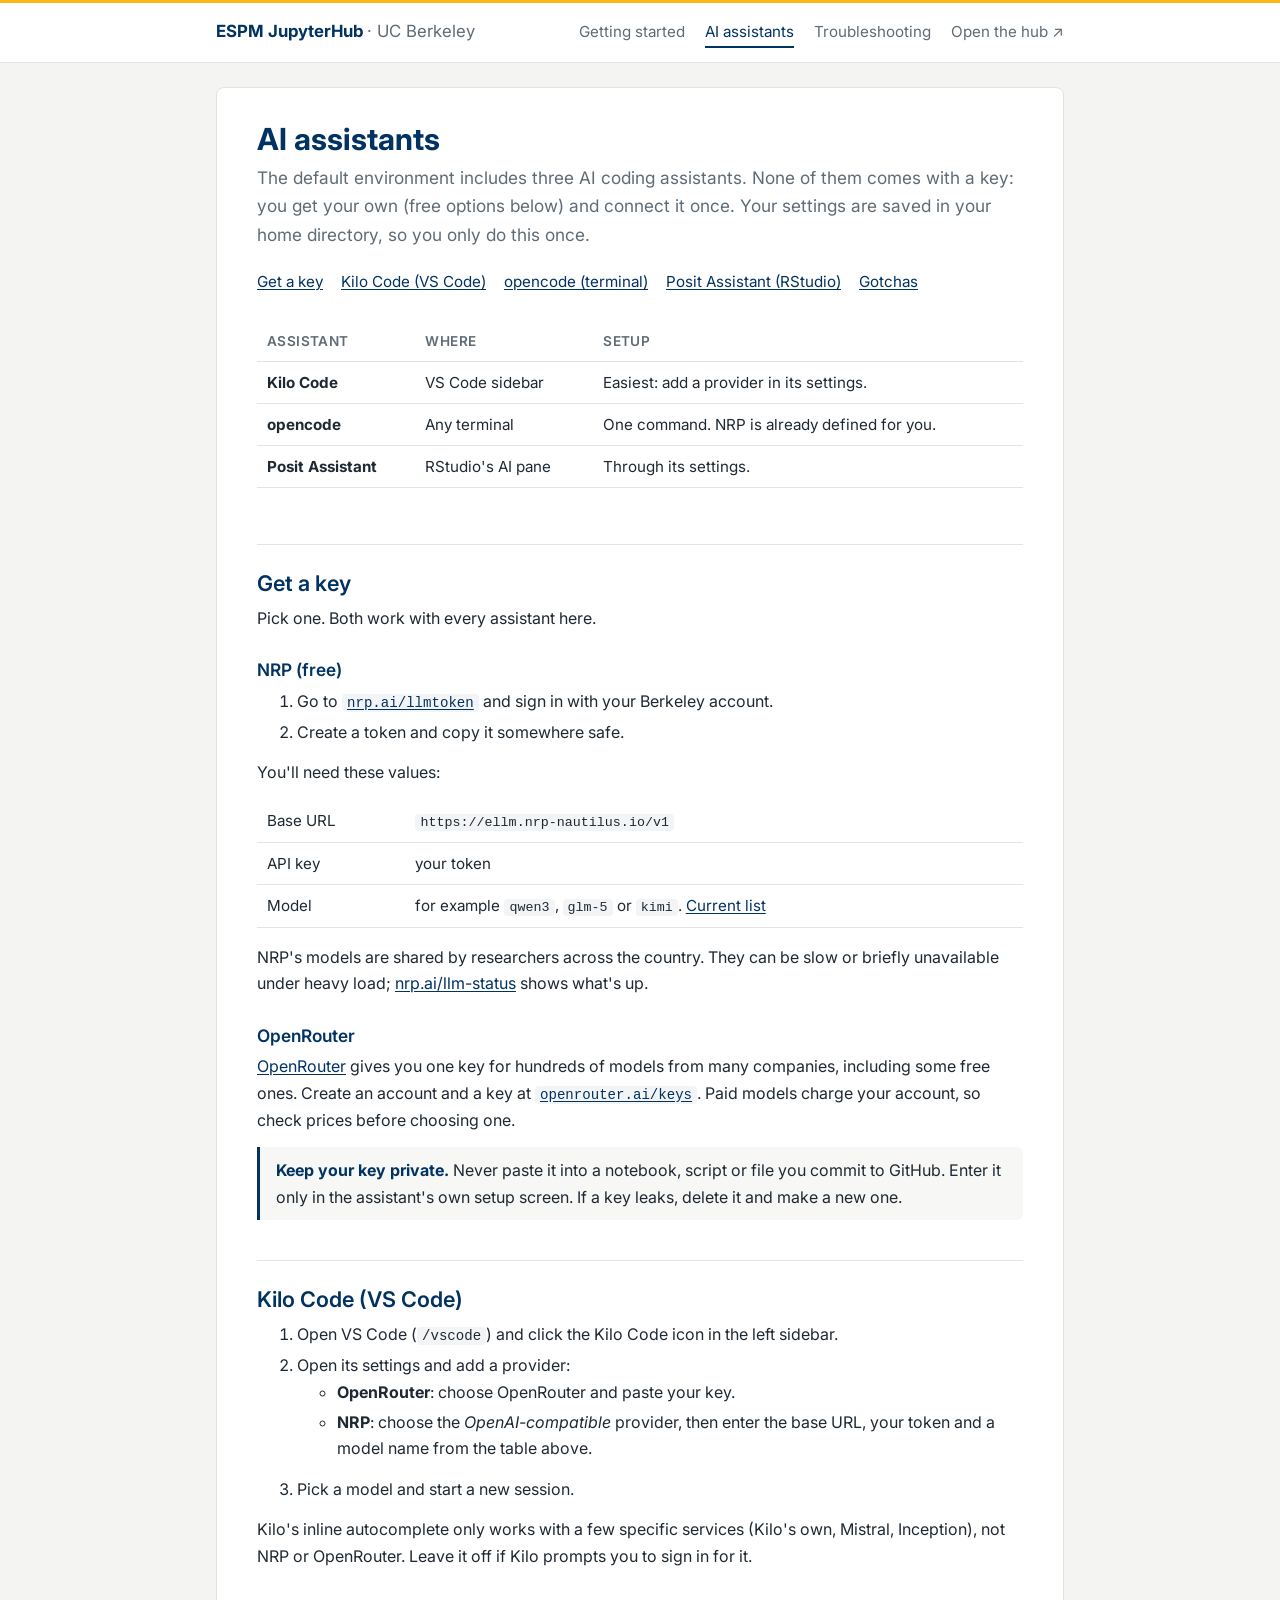
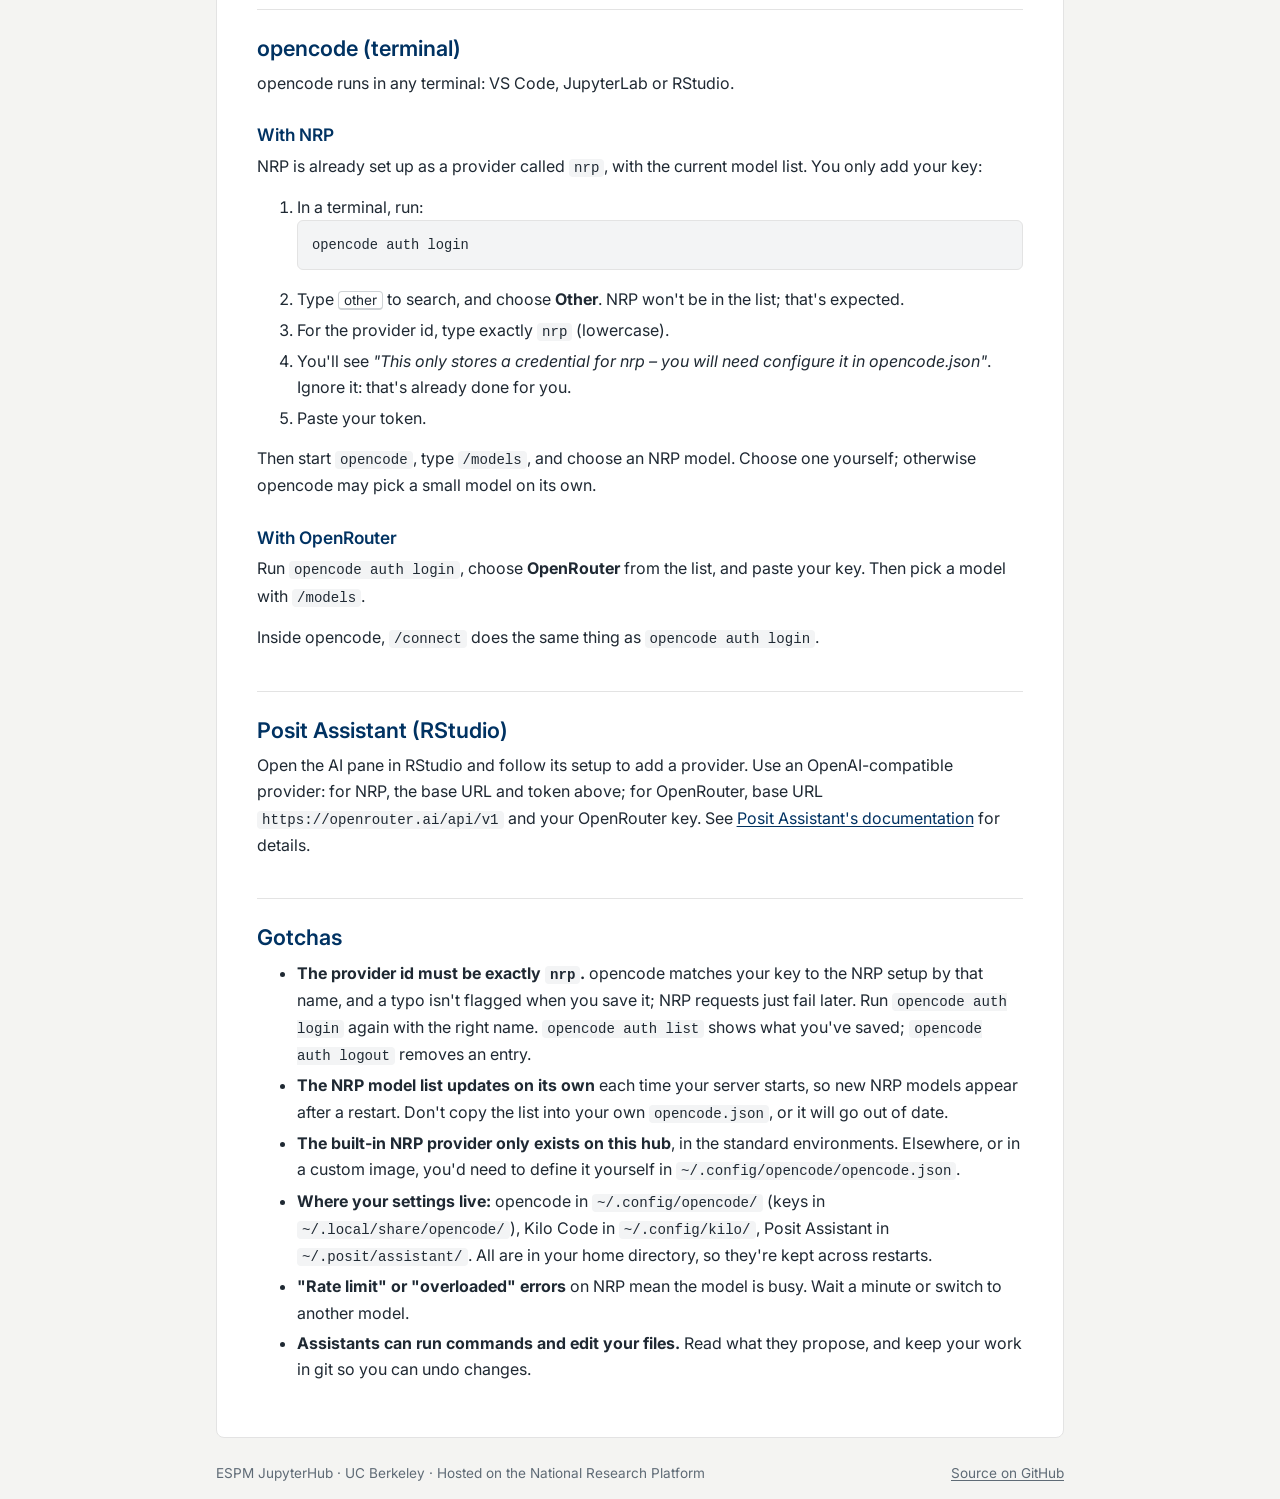
==== site/ai.html @ 3dec687f "Add student docs site (GitHub Pages) Plain static pages in site/ -- getting started, AI assistants, " ====
<!doctype html>
<html lang="en">
<head>
  <meta charset="utf-8">
  <meta name="viewport" content="width=device-width, initial-scale=1">
  <title>AI assistants · ESPM JupyterHub</title>
  <meta name="description" content="Setting up Kilo Code, opencode and Posit Assistant with your own NRP or OpenRouter key.">
  <link rel="preconnect" href="https://fonts.googleapis.com">
  <link rel="stylesheet" href="https://fonts.googleapis.com/css2?family=Inter:wght@400;600;700&display=swap">
  <link rel="stylesheet" href="assets/style.css">
</head>
<body>
  <a class="skip-link" href="#main">Skip to content</a>
  <header class="site-header">
    <div class="inner">
      <a class="brand" href="index.html">ESPM JupyterHub <span>· UC Berkeley</span></a>
      <nav class="site-nav" aria-label="Main">
        <a href="index.html">Getting started</a>
        <a href="ai.html" aria-current="page">AI assistants</a>
        <a href="help.html">Troubleshooting</a>
        <a href="https://espm.nrp-nautilus.io">Open the hub ↗</a>
      </nav>
    </div>
  </header>

  <main id="main">
    <article class="card">
      <h1>AI assistants</h1>
      <p class="lead">The default environment includes three AI coding assistants. None of them comes with a
        key: you get your own (free options below) and connect it once. Your settings are saved in your home
        directory, so you only do this once.</p>

      <ul class="toc">
        <li><a href="#key">Get a key</a></li>
        <li><a href="#kilo">Kilo Code (VS Code)</a></li>
        <li><a href="#opencode">opencode (terminal)</a></li>
        <li><a href="#posit">Posit Assistant (RStudio)</a></li>
        <li><a href="#gotchas">Gotchas</a></li>
      </ul>

      <div class="table-wrap">
        <table>
          <thead><tr><th>Assistant</th><th>Where</th><th>Setup</th></tr></thead>
          <tbody>
            <tr><td><strong>Kilo Code</strong></td><td>VS Code sidebar</td><td>Easiest: add a provider in its settings.</td></tr>
            <tr><td><strong>opencode</strong></td><td>Any terminal</td><td>One command. NRP is already defined for you.</td></tr>
            <tr><td><strong>Posit Assistant</strong></td><td>RStudio's AI pane</td><td>Through its settings.</td></tr>
          </tbody>
        </table>
      </div>

      <h2 id="key">Get a key</h2>
      <p>Pick one. Both work with every assistant here.</p>

      <h3>NRP (free)</h3>
      <ol>
        <li>Go to <a href="https://nrp.ai/llmtoken/"><code>nrp.ai/llmtoken</code></a> and sign in with your Berkeley account.</li>
        <li>Create a token and copy it somewhere safe.</li>
      </ol>
      <p>You'll need these values:</p>
      <div class="table-wrap">
        <table>
          <tbody>
            <tr><td>Base URL</td><td><code>https://ellm.nrp-nautilus.io/v1</code></td></tr>
            <tr><td>API key</td><td>your token</td></tr>
            <tr><td>Model</td><td>for example <code>qwen3</code>, <code>glm-5</code> or <code>kimi</code>.
              <a href="https://ellm.nrp-nautilus.io/v1/models">Current list</a></td></tr>
          </tbody>
        </table>
      </div>
      <p>NRP's models are shared by researchers across the country. They can be slow or briefly unavailable
        under heavy load; <a href="https://nrp.ai/llm-status/">nrp.ai/llm-status</a> shows what's up.</p>

      <h3>OpenRouter</h3>
      <p><a href="https://openrouter.ai">OpenRouter</a> gives you one key for hundreds of models from many
        companies, including some free ones. Create an account and a key at
        <a href="https://openrouter.ai/keys"><code>openrouter.ai/keys</code></a>. Paid models charge your
        account, so check prices before choosing one.</p>

      <div class="note">
        <p><strong>Keep your key private.</strong> Never paste it into a notebook, script or file you commit to
          GitHub. Enter it only in the assistant's own setup screen. If a key leaks, delete it and make a new one.</p>
      </div>

      <h2 id="kilo">Kilo Code (VS Code)</h2>
      <ol>
        <li>Open VS Code (<code>/vscode</code>) and click the Kilo Code icon in the left sidebar.</li>
        <li>Open its settings and add a provider:
          <ul>
            <li><strong>OpenRouter</strong>: choose OpenRouter and paste your key.</li>
            <li><strong>NRP</strong>: choose the <em>OpenAI-compatible</em> provider, then enter the base URL,
              your token and a model name from the table above.</li>
          </ul>
        </li>
        <li>Pick a model and start a new session.</li>
      </ol>
      <p>Kilo's inline autocomplete only works with a few specific services (Kilo's own, Mistral, Inception),
        not NRP or OpenRouter. Leave it off if Kilo prompts you to sign in for it.</p>

      <h2 id="opencode">opencode (terminal)</h2>
      <p>opencode runs in any terminal: VS Code, JupyterLab or RStudio.</p>

      <h3>With NRP</h3>
      <p>NRP is already set up as a provider called <code>nrp</code>, with the current model list. You only add
        your key:</p>
      <ol>
        <li>In a terminal, run:
          <pre><code>opencode auth login</code></pre>
        </li>
        <li>Type <kbd>other</kbd> to search, and choose <strong>Other</strong>. NRP won't be in the list;
          that's expected.</li>
        <li>For the provider id, type exactly <code>nrp</code> (lowercase).</li>
        <li>You'll see <em>"This only stores a credential for nrp – you will need configure it in
          opencode.json"</em>. Ignore it: that's already done for you.</li>
        <li>Paste your token.</li>
      </ol>
      <p>Then start <code>opencode</code>, type <code>/models</code>, and choose an NRP model. Choose one
        yourself; otherwise opencode may pick a small model on its own.</p>

      <h3>With OpenRouter</h3>
      <p>Run <code>opencode auth login</code>, choose <strong>OpenRouter</strong> from the list, and paste your
        key. Then pick a model with <code>/models</code>.</p>

      <p>Inside opencode, <code>/connect</code> does the same thing as <code>opencode auth login</code>.</p>

      <h2 id="posit">Posit Assistant (RStudio)</h2>
      <p>Open the AI pane in RStudio and follow its setup to add a provider. Use an OpenAI-compatible provider:
        for NRP, the base URL and token above; for OpenRouter, base URL <code>https://openrouter.ai/api/v1</code>
        and your OpenRouter key. See
        <a href="https://assistant.posit.co">Posit Assistant's documentation</a> for details.</p>

      <h2 id="gotchas">Gotchas</h2>
      <ul>
        <li><strong>The provider id must be exactly <code>nrp</code>.</strong> opencode matches your key to
          the NRP setup by that name, and a typo isn't flagged when you save it; NRP requests just fail later. Run
          <code>opencode auth login</code> again with the right name. <code>opencode auth list</code> shows what
          you've saved; <code>opencode auth logout</code> removes an entry.</li>
        <li><strong>The NRP model list updates on its own</strong> each time your server starts, so new NRP
          models appear after a restart. Don't copy the list into your own <code>opencode.json</code>, or it
          will go out of date.</li>
        <li><strong>The built-in NRP provider only exists on this hub</strong>, in the standard environments.
          Elsewhere, or in a custom image, you'd need to define it yourself in
          <code>~/.config/opencode/opencode.json</code>.</li>
        <li><strong>Where your settings live:</strong> opencode in <code>~/.config/opencode/</code> (keys in
          <code>~/.local/share/opencode/</code>), Kilo Code in <code>~/.config/kilo/</code>, Posit Assistant in
          <code>~/.posit/assistant/</code>. All are in your home directory, so they're kept across restarts.</li>
        <li><strong>"Rate limit" or "overloaded" errors</strong> on NRP mean the model is busy. Wait a minute
          or switch to another model.</li>
        <li><strong>Assistants can run commands and edit your files.</strong> Read what they propose, and keep
          your work in git so you can undo changes.</li>
      </ul>
    </article>
  </main>

  <footer class="site-footer">
    <span>ESPM JupyterHub · UC Berkeley · Hosted on the National Research Platform</span>
    <a href="https://github.com/boettiger-lab/nautilus">Source on GitHub</a>
  </footer>
</body>
</html>
---- site/assets/style.css ----
/* ESPM JupyterHub docs. Berkeley palette, used sparingly:
   Berkeley Blue for headings and links, California Gold only as a thin rule. */
:root {
  --berkeley-blue: #003262;
  --california-gold: #fdb515;
  --founders-rock: #3b7ea1;
  --ink: #1f2933;
  --muted: #5f6b76;
  --rule: #e3e3e3;
  --page: #f4f4f2;
  --card: #ffffff;
  --code-bg: #f3f4f5;
  --note-bg: #f7f7f5;
}

* { box-sizing: border-box; }

html { -webkit-text-size-adjust: 100%; }

body {
  margin: 0;
  background: var(--page);
  color: var(--ink);
  font-family: "Inter", system-ui, -apple-system, "Segoe UI", sans-serif;
  font-size: 16px;
  line-height: 1.65;
}

a { color: var(--berkeley-blue); text-underline-offset: 2px; }
a:hover { color: var(--founders-rock); }

:focus-visible { outline: 3px solid var(--berkeley-blue); outline-offset: 2px; }

.skip-link { position: absolute; left: -9999px; }
.skip-link:focus { left: 16px; top: 8px; background: var(--card); padding: 4px 8px; z-index: 10; }

/* Header */
.site-header {
  background: var(--card);
  border-top: 3px solid var(--california-gold);
  border-bottom: 1px solid var(--rule);
}
.site-header .inner {
  max-width: 880px;
  margin: 0 auto;
  padding: 14px 16px;
  display: flex;
  flex-wrap: wrap;
  align-items: baseline;
  gap: 8px 24px;
}
.brand {
  font-weight: 700;
  color: var(--berkeley-blue);
  text-decoration: none;
  font-size: 1.05rem;
  margin-right: auto;
}
.brand span { font-weight: 400; color: var(--muted); }
.site-nav { display: flex; flex-wrap: wrap; gap: 4px 20px; }
.site-nav a {
  color: var(--muted);
  text-decoration: none;
  font-size: 0.95rem;
  padding: 2px 0;
  border-bottom: 2px solid transparent;
}
.site-nav a:hover { color: var(--berkeley-blue); }
.site-nav a[aria-current="page"] { color: var(--berkeley-blue); border-bottom-color: var(--berkeley-blue); }

/* Content card */
main {
  max-width: 880px;
  margin: 24px auto;
  padding: 0 16px;
}
.card {
  background: var(--card);
  border: 1px solid var(--rule);
  border-radius: 8px;
  padding: 32px 40px 40px;
}
@media (max-width: 600px) {
  .card { padding: 20px 18px 28px; }
}

h1, h2, h3 { color: var(--berkeley-blue); line-height: 1.3; }
h1 { font-size: 1.9rem; margin: 0 0 4px; font-weight: 700; }
h2 { font-size: 1.35rem; margin: 40px 0 8px; padding-top: 24px; border-top: 1px solid var(--rule); font-weight: 600; }
h3 { font-size: 1.08rem; margin: 28px 0 6px; font-weight: 600; }
.lead { color: var(--muted); font-size: 1.08rem; margin: 0 0 8px; }

p, ul, ol { margin: 0 0 14px; }
li { margin-bottom: 4px; }

code {
  font-family: ui-monospace, "SFMono-Regular", Menlo, Consolas, monospace;
  font-size: 0.88em;
  background: var(--code-bg);
  padding: 1px 5px;
  border-radius: 4px;
  overflow-wrap: anywhere;
}
pre {
  background: var(--code-bg);
  border: 1px solid var(--rule);
  border-radius: 6px;
  padding: 12px 14px;
  overflow-x: auto;
  line-height: 1.5;
  margin: 0 0 16px;
}
pre code { background: none; padding: 0; font-size: 0.86rem; overflow-wrap: normal; }

kbd {
  font-family: inherit;
  font-size: 0.85em;
  border: 1px solid #cfd3d6;
  border-bottom-width: 2px;
  border-radius: 4px;
  padding: 0 5px;
  background: var(--card);
}

/* Neutral callout: a left rule, no fill color beyond a faint warm grey. */
.note {
  background: var(--note-bg);
  border-left: 3px solid var(--berkeley-blue);
  padding: 10px 16px;
  margin: 0 0 16px;
  border-radius: 0 6px 6px 0;
}
.note p:last-child, .note ul:last-child { margin-bottom: 0; }
.note strong:first-child { color: var(--berkeley-blue); }

table { border-collapse: collapse; width: 100%; margin: 0 0 16px; font-size: 0.95rem; }
th, td { text-align: left; padding: 8px 10px; border-bottom: 1px solid var(--rule); vertical-align: top; }
th { font-weight: 600; color: var(--muted); font-size: 0.85rem; text-transform: uppercase; letter-spacing: 0.03em; }
.table-wrap { overflow-x: auto; }

.toc { margin: 20px 0 24px; padding: 0; list-style: none; display: flex; flex-wrap: wrap; gap: 6px 18px; font-size: 0.95rem; }

.site-footer {
  max-width: 880px;
  margin: 0 auto 32px;
  padding: 0 16px;
  color: var(--muted);
  font-size: 0.85rem;
  display: flex;
  flex-wrap: wrap;
  justify-content: space-between;
  gap: 8px;
}
.site-footer a { color: var(--muted); }
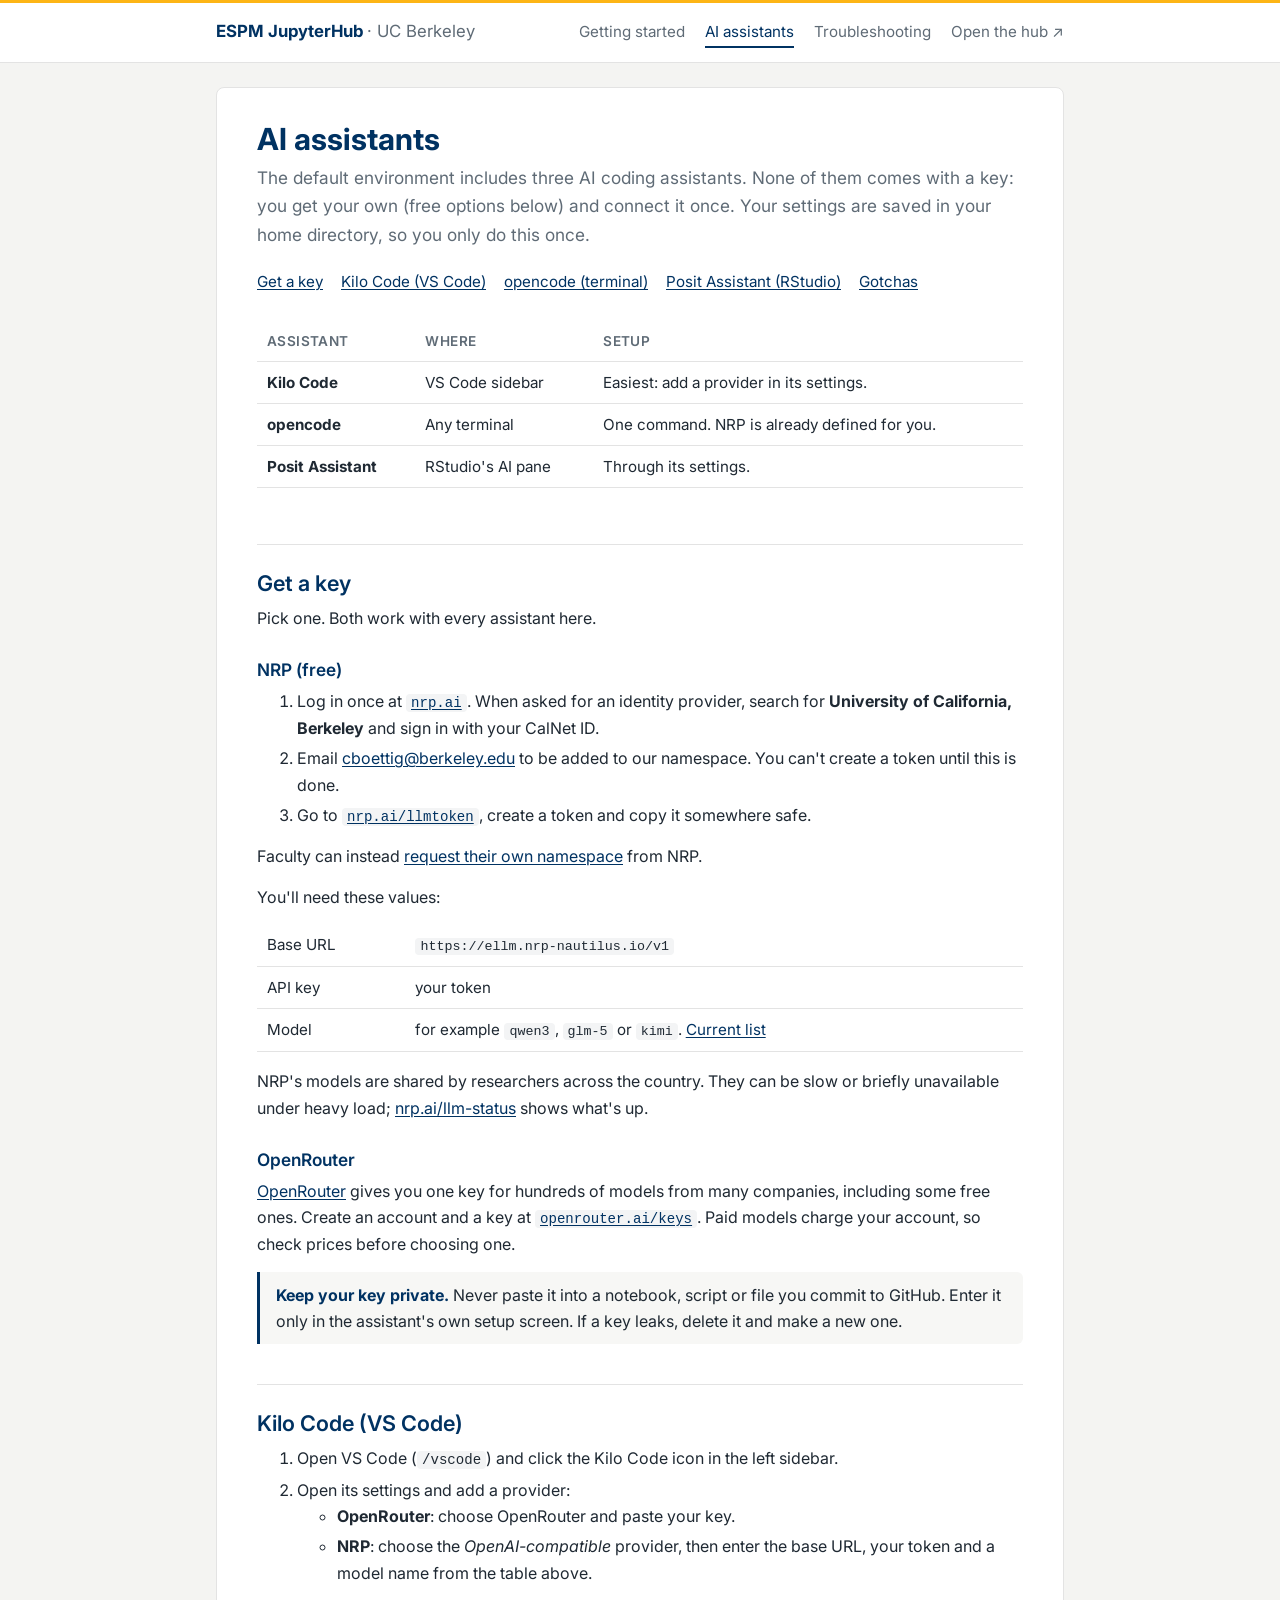
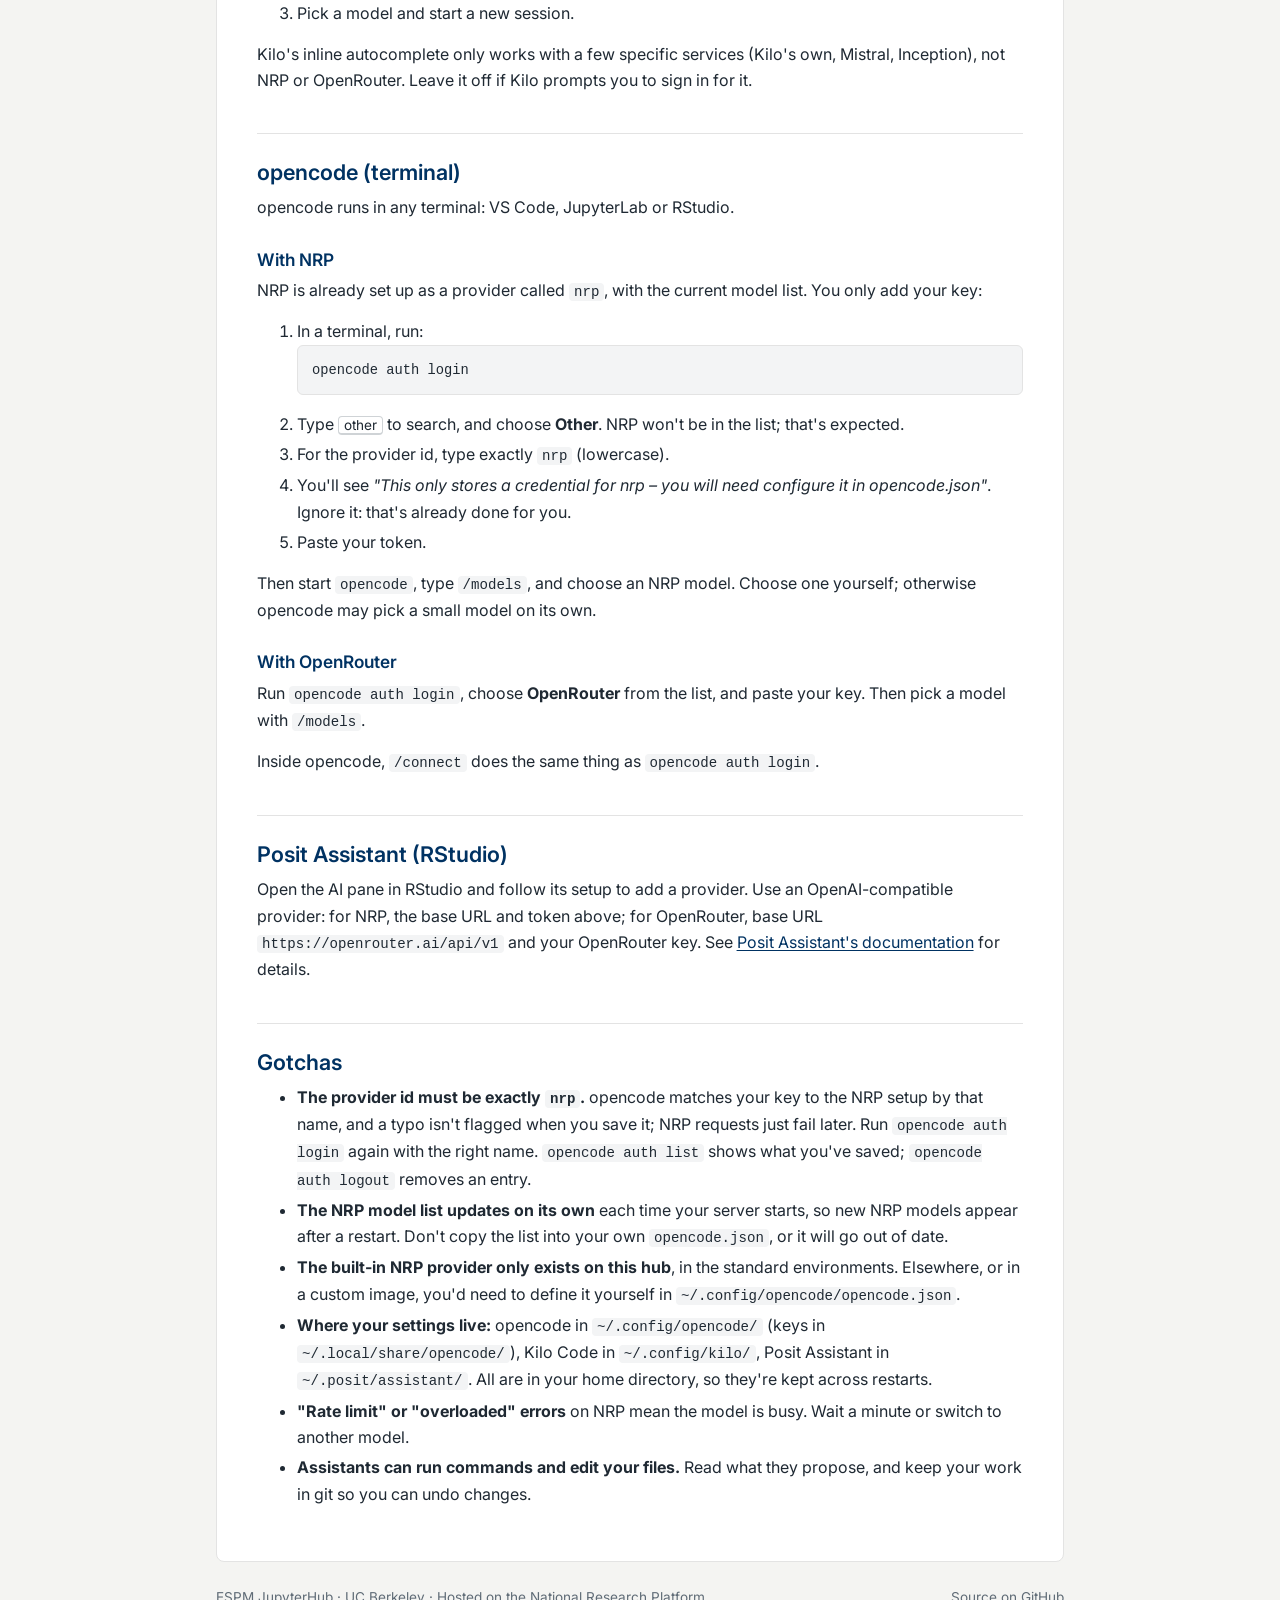
==== commit bf68ab53: "Docs: explain NRP login and namespace access before creating an LLM token" ====
--- a/site/ai.html
+++ b/site/ai.html
@@ -54,9 +54,16 @@
 
       <h3>NRP (free)</h3>
       <ol>
-        <li>Go to <a href="https://nrp.ai/llmtoken/"><code>nrp.ai/llmtoken</code></a> and sign in with your Berkeley account.</li>
-        <li>Create a token and copy it somewhere safe.</li>
+        <li>Log in once at <a href="https://nrp.ai/"><code>nrp.ai</code></a>. When asked for an identity
+          provider, search for <strong>University of California, Berkeley</strong> and sign in with your
+          CalNet ID.</li>
+        <li>Email <a href="mailto:cboettig@berkeley.edu">cboettig@berkeley.edu</a> to be added to our
+          namespace. You can't create a token until this is done.</li>
+        <li>Go to <a href="https://nrp.ai/llmtoken/"><code>nrp.ai/llmtoken</code></a>, create a token and
+          copy it somewhere safe.</li>
       </ol>
+      <p>Faculty can instead <a href="https://nrp.ai/documentation/userdocs/start/getting-started/">request
+        their own namespace</a> from NRP.</p>
       <p>You'll need these values:</p>
       <div class="table-wrap">
         <table>
